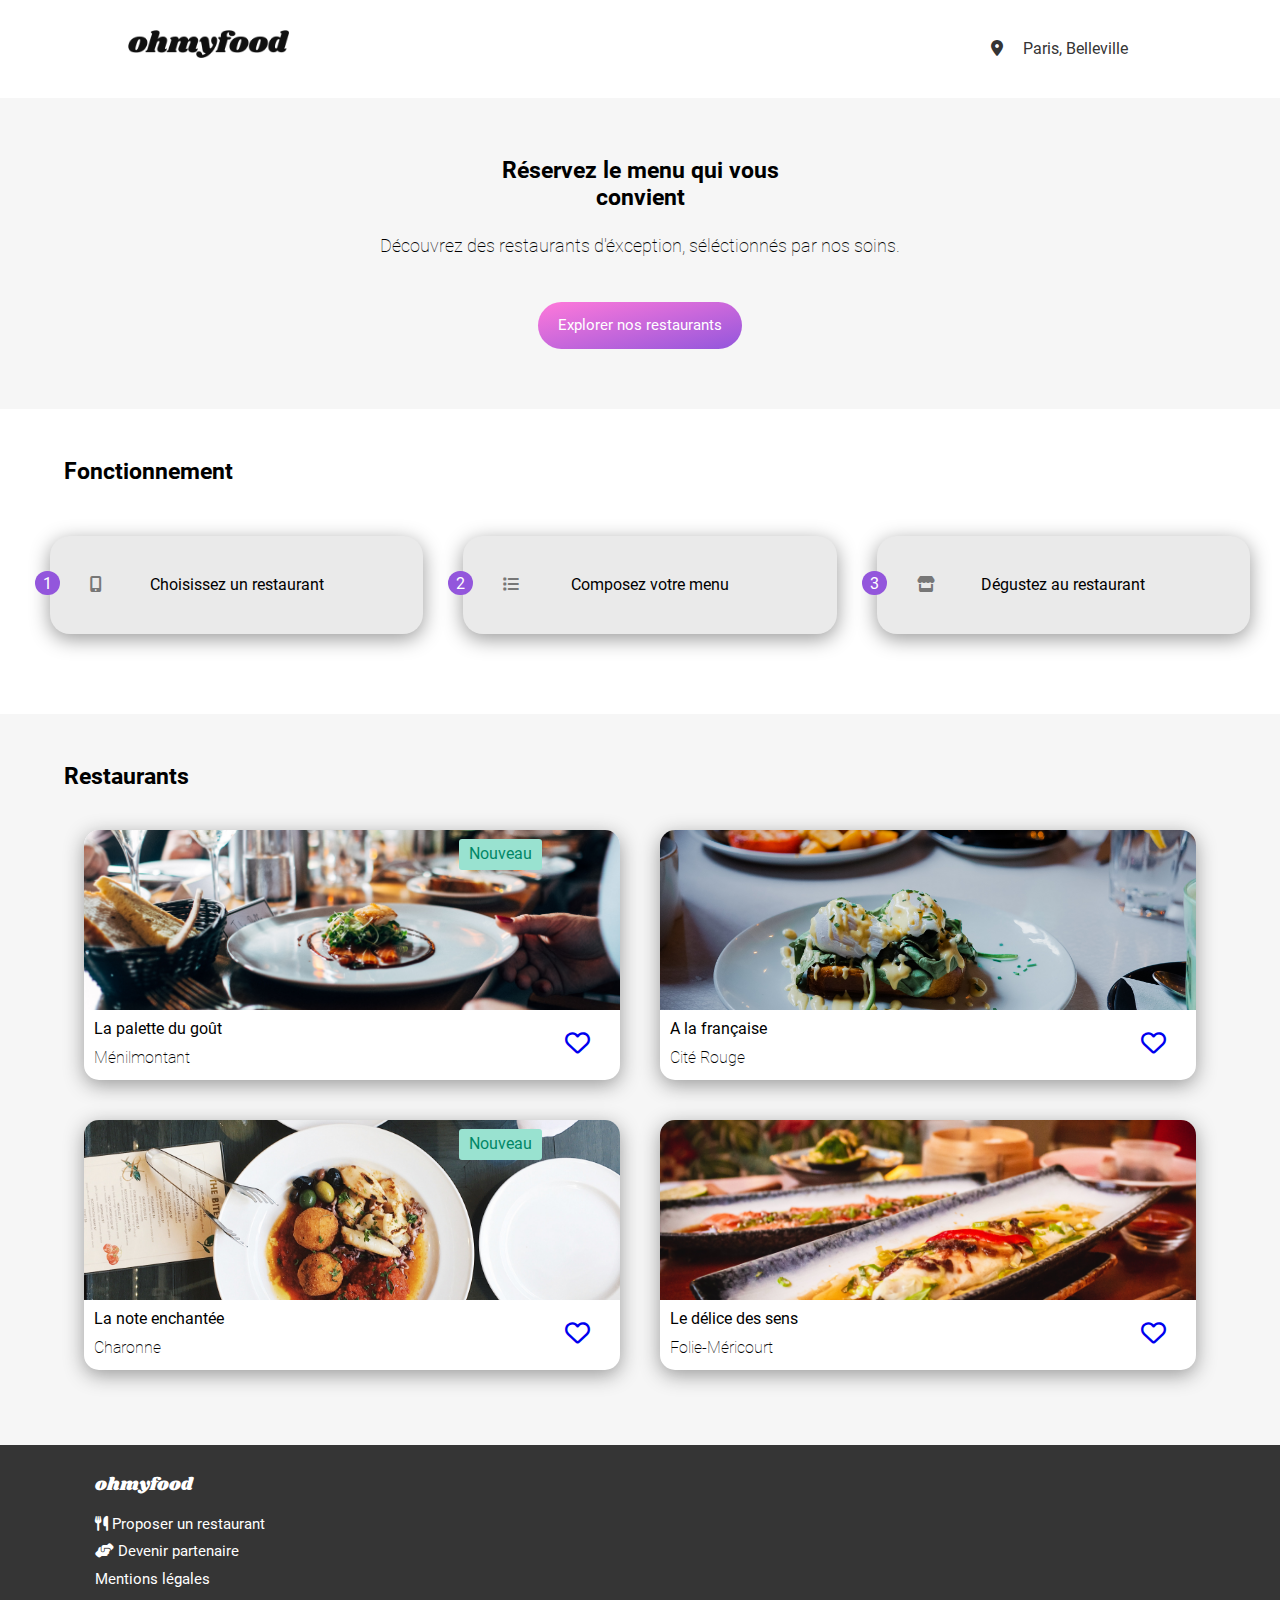
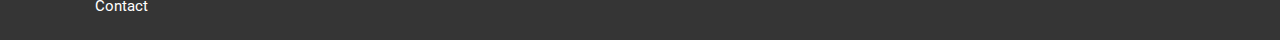
==== index.html @ 0a2b0605 "Update index.html" ====
<!--                                                                 -->
<!--                                                                 -->
<!--       OH MY FOOD version: 1   Date: 30Sept22                    -->
<!--       autor: A.ANDRE     test git                                        -->
<!--                                                                 -->

<!DOCTYPE html>
<html lang="fr">
    <head>
        <title>OH MY FOOD</title>
        <meta charset="utf-8">
        <meta name="viewport" content="width=device-width, initial-scale=1"> 
        <link rel="stylesheet" type="text/css" href="css/normalize.css">
        <link rel="stylesheet" type="text/css" href="css/style.css">
        <link rel="stylesheet" 
        href="https://cdnjs.cloudflare.com/ajax/libs/font-awesome/6.2.0/css/all.min.css">
    </head>
    <body>
        <header>
            <div class="header-container" >
                <div class="under-header-container"> 
                    <div class="header__logo">
                        <img src="images/logo/ohmyfood.png" alt="ohmyfood"/>
                    </div>
                </div>
                <div class="under-header-container header--greybackground header--bottomshadow"> 
                    <div class="header__location">
                        <i class="fa-sharp fa-solid fa-location-dot"></i>
                        <p>Paris, Belleville</p>
                    </div>
                    
                </div>
            </div>
        </header>
        
        <section class= "explorer-container grey-light-background">
             <div class="under-explorer-container">
                <div class="explorer__element">
                    <h1>Réservez le menu qui vous convient</h1>
                </div>
                <div class="explorer__element">
                    <h2>Découvrez des restaurants d'éxception, séléctionnés par nos soins.</h2>
                 </div>
                <div class="explorer__element">
                    <a href="#restaurants">
                        <button class="explorer__Button" type="button"> Explorer nos restaurants</button>
                    </a> 
                </div>
            </div>
        </section>

        <section class= "function-container">
                <div class="function__title">
                    <h1> Fonctionnement</h1>
                </div>
            <div class="under-function-container">
                <div class="function__element">
                    <p class ="function__roundnumber">1</p>
                    <i class="fa-solid fa-mobile-screen-button function-icon"></i>
                    <h3>Choisissez un restaurant</h3>
                </div>
                <div class="function__element">
                    <p class ="function__roundnumber">2</p>
                    <i class="fa-solid fa-list function-icon"></i>
                    <h3>Composez votre menu</h3>
                </div>

                <div class="function__element">
                    <p class ="function__roundnumber">3</p>
                    <i class="fa-solid fa-store function-icon"></i>
                    <h3>Dégustez au restaurant</h3>
                </div>
            </div>

        </section>
        
        <section id="restaurants" class="restaurant-container grey-light-background">    
            <div class="under-restaurant-container">
                <div class="restaurant__title">
                    <h1> Restaurants</h1>
                </div>
            </div>
                <div class="under-restaurant-container">
                    <div class="under-restaurant-container-duo">

                        <div class="restaurant__card">
                            <a href="#">
                                <div class="card__image">
                                    <img src="images/restaurants/jay-wennington-N_Y88TWmGwA-unsplash.jpg" alt="palettedugout" />
                                    <div class="new__flag">
                                        <h3>Nouveau</h3>
                                    </div>
                                </div>
                                <div class="card__txt">
                                    <div>
                                        <h3>La palette du goût</h3>
                                        <h4>Ménilmontant</h4>
                                    </div>
                                    <div class="icon-container">
                                        <p> <i class="fa-regular fa-heart"></i></p>
                                        <p> <i class="fa-solid fa-heart solid-heart"></i></p>
                                    </div>
                                </div>
                            </a>
                        </div>
    
                        <div class="restaurant__card">
                            <a href="#">
                                <div class="card__image">
                                    <img src="images/restaurants/stil-u2Lp8tXIcjw-unsplash.jpg" alt="palettedugout" />
                                    <div class="new__flag">
                                        <h3>Nouveau</h3>
                                    </div>
                                </div>
                                <div class="card__txt">
                                    <div>
                                        <h3>La note enchantée</h3>
                                        <h4>Charonne</h4>
                                    </div>
                                    <div class="icon-container">
                                        <p> <i class="fa-regular fa-heart"></i></p>
                                        <p> <i class="fa-solid fa-heart solid-heart"></i></p>
                                    </div>
                                </div>
                            </a>
                        </div>

                    </div>
                    <div class="under-restaurant-container-duo">

                        <div class="restaurant__card">
                            <a href="#">
                                <div class="card__image">
                                    <img src="images/restaurants/toa-heftiba-DQKerTsQwi0-unsplash.jpg" alt="palettedugout" />
                                </div>
                                <div class="card__txt">
                                    <div>
                                        <h3>A la française</h3>
                                        <h4>Cité Rouge</h4>
                                    </div>
                                    <div class="icon-container">
                                        <p> <i class="fa-regular fa-heart"></i></p>
                                        <p> <i class="fa-solid fa-heart solid-heart"></i></p>
                                    </div>
                                </div>
                            </a>
                        </div>
    
                        <div class="restaurant__card">
                        <a href="#">
                            <div class="card__image">
                                <img src="images/restaurants/louis-hansel-shotsoflouis-qNBGVyOCY8Q-unsplash.jpg" alt="palettedugout" />
                            </div>
                            <div class="card__txt">
                                <div>
                                    <h3>Le délice des sens</h3>
                                    <h4>Folie-Méricourt</h4>
                                </div>
                                <div class="icon-container">
                                    <p> <i class="fa-regular fa-heart"></i></p>
                                    <p> <i class="fa-solid fa-heart solid-heart"></i></p>
                                </div>
                            </div>
                        </a>
                        </div>
                        
                    </div>
                    
                    
                </div>
        </section>
        
        <footer>
            <div class="footer-container">
                <div class="under-footer-container">
                    <div class="footer-logo">
                        <a href="#">ohmyfood</a>
                    </div>
                    <a href="#"><i class="fa-solid fa-utensils"></i>  Proposer un restaurant</a>
                    <a href="#"><i class="fa-solid fa-handshake-angle"></i>  Devenir partenaire</a>
                    <a href="#">Mentions légales</a>
                    <a href="#">Contact</a>
                </div>
            </div>
        </footer>
    </body>
</html>
---- css/style.css ----
/*****************************************************************/
/*                                                               */
/*      Oh My Food version: 1   Date: 30Sept22                   */
/*      autor: A.ANDRE                                           */
/*                                                               */
/*                                                               */
/*****************************************************************/
/* *************************** MAIN *************************** */
* {
  box-sizing: border-box;
  margin: 0;
  padding: 0;
}

@font-face {
  font-family: "Shrikhand";
  font-weight: normal;
  src: url("Shrikhand/Shrikhand-Regular.ttf") format("truetype");
}
@font-face {
  font-family: "Roboto";
  font-weight: 100;
  src: url("Roboto/Roboto-Thin.ttf") format("truetype");
}
@font-face {
  font-family: "Roboto";
  font-weight: 400;
  src: url("Roboto/Roboto-Regular.ttf") format("truetype");
}
@font-face {
  font-family: "Roboto";
  font-weight: 700;
  src: url("Roboto/Roboto-Bold.ttf") format("truetype");
}
body {
  font-family: "Roboto", serif;
}

a {
  text-decoration: none;
}

h1 {
  font-size: 23px;
  font-weight: 700;
  margin: 0;
}

h2 {
  font-size: 18px;
  font-weight: 100;
}

h3 {
  font-size: 16px;
  font-weight: 400;
}

h4 {
  font-weight: 100;
}

.grey-light-background {
  background-color: #f6f6f6;
}

.primary-color {
  color: #9356DC;
}

/* *************************** HEADER *************************** */
.header-container {
  display: flex;
  flex-direction: column;
}

.under-header-container {
  display: flex;
  justify-content: center;
}

.header__logo {
  margin: 20px 0 10px 0;
}
.header__logo img {
  height: 28px;
}

.header__location {
  display: flex;
  margin: 15px 0;
  width: 161px;
}
.header__location i, .header__location p {
  color: #353535;
}
.header__location i {
  margin-right: 20px;
}

.header--greybackground {
  background-color: #eaeaea;
}

.header--bottomshadow {
  box-shadow: 0px 3px 3px #ccc inset;
}

/* *************************** section explorer *************************** */
.explorer-container {
  display: flex;
  justify-content: center;
}

.under-explorer-container {
  display: flex;
  flex-direction: column;
  align-items: center;
}

.explorer__element {
  display: flex;
}
.explorer__element h1, .explorer__element h2 {
  text-align: center;
}
.explorer__element:nth-child(1) {
  width: 70%;
  margin: 35px 0px 15px 0px;
}
.explorer__element:nth-child(2) {
  width: 100%;
}
.explorer__element:nth-child(3) {
  margin: 35px 0px 60px 0px;
}

.explorer__Button {
  padding: 15px 20px;
  outline: none;
  border: none;
  font-size: 15px;
  background: linear-gradient(to bottom right, #ff79DA, #9356DC);
  color: #fff;
  cursor: pointer;
  border-radius: 30px;
  position: relative;
  z-index: 1;
}
.explorer__Button:hover::after {
  opacity: 1;
}
.explorer__Button::after {
  content: "";
  position: absolute;
  top: 0;
  right: 0;
  bottom: 0;
  left: 0;
  background: linear-gradient(to bottom right, #ff88de, #9b63df);
  border-radius: 30px;
  box-shadow: 10px 10px 10px #ccc;
  opacity: 0;
  z-index: -1;
  transition: opacity 250ms;
}

/* *************************** section fonctionnement *************************** */
.under-function-container {
  display: flex;
  flex-direction: column;
  align-items: center;
}

.function__element {
  position: relative;
  display: flex;
  width: 85%;
  justify-content: center;
  background-color: #eaeaea;
  border-radius: 20px;
  box-shadow: 0px 5px 20px #999;
  margin: 10px 10px 20px 30px;
  padding: 25px;
  z-index: 1;
}
.function__element i {
  position: absolute;
  left: 40px;
  top: 25px;
}
.function__element:hover::after {
  opacity: 1;
}
.function__element::after {
  content: "";
  position: absolute;
  top: 0;
  right: 0;
  bottom: 0;
  left: 0;
  background-color: #f8f2ff;
  border-radius: 20px;
  box-shadow: 10px 10px 20px #777;
  opacity: 0;
  z-index: -1;
  transition: opacity 250ms;
}
.function__element:hover .function-icon {
  color: #9356DC;
}

.function__title {
  display: flex;
  width: 90%;
  margin: 30px auto;
}

.function__roundnumber {
  position: absolute;
  left: -15px;
  top: 20px;
  color: #FFF;
  background-color: #9356DC;
  padding: 4px 8px 2px 8px;
  border-radius: 20px;
}

.function-icon {
  color: #777;
}

/* *************************** Restaurant *************************** */
.restaurant-container {
  margin-top: 40px;
  padding: 30px 0 55px 0;
  display: flex;
  flex-direction: column;
  align-items: center;
}

.under-restaurant-container, .under-restaurant-container-duo {
  display: flex;
  width: 90%;
  flex-direction: column;
  align-items: center;
}

.restaurant__title {
  display: flex;
  width: 100%;
  margin: 20px 0 20px 0;
}

.restaurant__card {
  width: 100%;
  height: 250px;
  background-color: #fff;
  box-shadow: 0px 5px 20px #999;
  border-radius: 15px;
  margin: 20px;
  position: relative;
  z-index: 1;
}
.restaurant__card:hover::after {
  opacity: 1;
}
.restaurant__card:hover .card__image::after {
  opacity: 0.2;
}
.restaurant__card::after {
  content: "";
  position: absolute;
  top: 0;
  right: 0;
  bottom: 0;
  left: 0;
  opacity: 0;
  box-shadow: 10px 10px 20px #777;
  border-radius: 15px;
  z-index: -1;
  transition: opacity 250ms;
}

.card__image {
  height: 180px;
  position: relative;
  overflow: hidden;
  border-radius: 15px 15px 0px 0px;
  z-index: -1;
}
.card__image::after {
  content: "";
  position: absolute;
  top: 0;
  right: 0;
  bottom: 0;
  left: 0;
  opacity: 0;
  background: #fff;
  z-index: 1;
  transition: opacity 250ms;
}
.card__image img {
  width: 100%;
  position: absolute;
  top: 50%;
  left: 50%;
  transform: translate(-50%, -50%);
}

.new__flag {
  position: absolute;
  z-index: 2;
  color: #008766;
  background: #99e2d0;
  padding: 6px 10px;
  border-radius: 3px;
  top: 5%;
  left: 70%;
}

.card__txt {
  padding: 5px 10px 5px 10px;
  display: flex;
  justify-content: space-between;
}
.card__txt h3, .card__txt h4 {
  color: #000;
  padding: 5px 0px 5px 0px;
}
.card__txt p {
  margin: 15px;
  font-size: 25px;
}

.icon-container {
  position: relative;
  display: inline-block;
  width: 60px;
}
.icon-container p {
  position: absolute;
  left: 0px;
  top: 0px;
  margin: 15px;
  font-size: 25px;
}

.solid-heart {
  background: linear-gradient(to bottom right, #ff79DA, #9356DC);
  -webkit-background-clip: text;
  -webkit-text-fill-color: transparent;
  -moz-background-clip: text;
  -moz-text-fill-color: transparent;
  opacity: 0;
  transition: opacity 1000ms;
}
.solid-heart:hover {
  opacity: 1;
}

/* *************************** footer *************************** */
footer {
  background-color: #353535;
}

.footer-container {
  display: flex;
  width: 100%;
  max-width: 1400px;
}

.under-footer-container {
  display: flex;
  flex-direction: column;
  padding: 20px 0;
  margin-left: 10%;
}
.under-footer-container a {
  color: #fff;
  font-size: 15px;
  padding: 5px;
  position: relative;
  z-index: 1;
}
.under-footer-container a:hover {
  background: linear-gradient(to bottom right, #ff79DA, #9356DC);
  -webkit-background-clip: text;
  -webkit-text-fill-color: transparent;
  -moz-background-clip: text;
  -moz-text-fill-color: transparent;
}

.footer-logo {
  margin: 10px 0 15px 0;
}
.footer-logo a {
  font-family: "Shrikhand";
  font-size: 18px;
}

/* *************************** Media query *************************** */
@media screen and (min-width: 992px) {
  .header-container {
    flex-direction: row;
    justify-content: space-between;
    margin: 10px 10%;
  }
  .header--greybackground {
    background-color: #fff;
  }
  .header--bottomshadow {
    box-shadow: none;
  }
  .header__location {
    margin: 30px 0;
  }
  .explorer__element:nth-child(1) {
    margin: 60px 0px 25px 0px;
  }
  .explorer__element:nth-child(3) {
    margin: 45px 0px 60px 0px;
  }
  .function__title {
    margin: 50px auto 30px auto;
  }
  .under-function-container {
    flex-direction: row;
    margin: 40px 20px 60px 20px;
  }
  .function__element {
    padding: 40px 25px 40px 25px;
  }
  .function__element i {
    top: 40px;
  }
  .function__roundnumber {
    top: 35px;
  }
  .under-restaurant-container {
    flex-direction: row;
  }
  .under-restaurant-container-duo {
    margin: 0 20px;
  }
  .under-footer-container {
    margin-left: 7%;
  }
}
/* *************************** page francaise *************************** */
.main-img-container {
  height: 250px;
  position: relative;
  overflow: hidden;
}
.main-img-container img {
  width: 100%;
  position: absolute;
  top: 50%;
  left: 50%;
  transform: translate(-50%, -50%);
}

.menu-container {
  display: flex;
  flex-direction: column;
  align-items: center;
  border-radius: 50px 50px 0 0;
}

.menu-container__tittle {
  display: flex;
  flex-direction: row;
  justify-content: space-between;
  width: 80%;
  margin: 20px 0;
}
.menu-container__tittle h1 {
  font-family: "Shrikhand", serif;
}/*# sourceMappingURL=style.css.map */
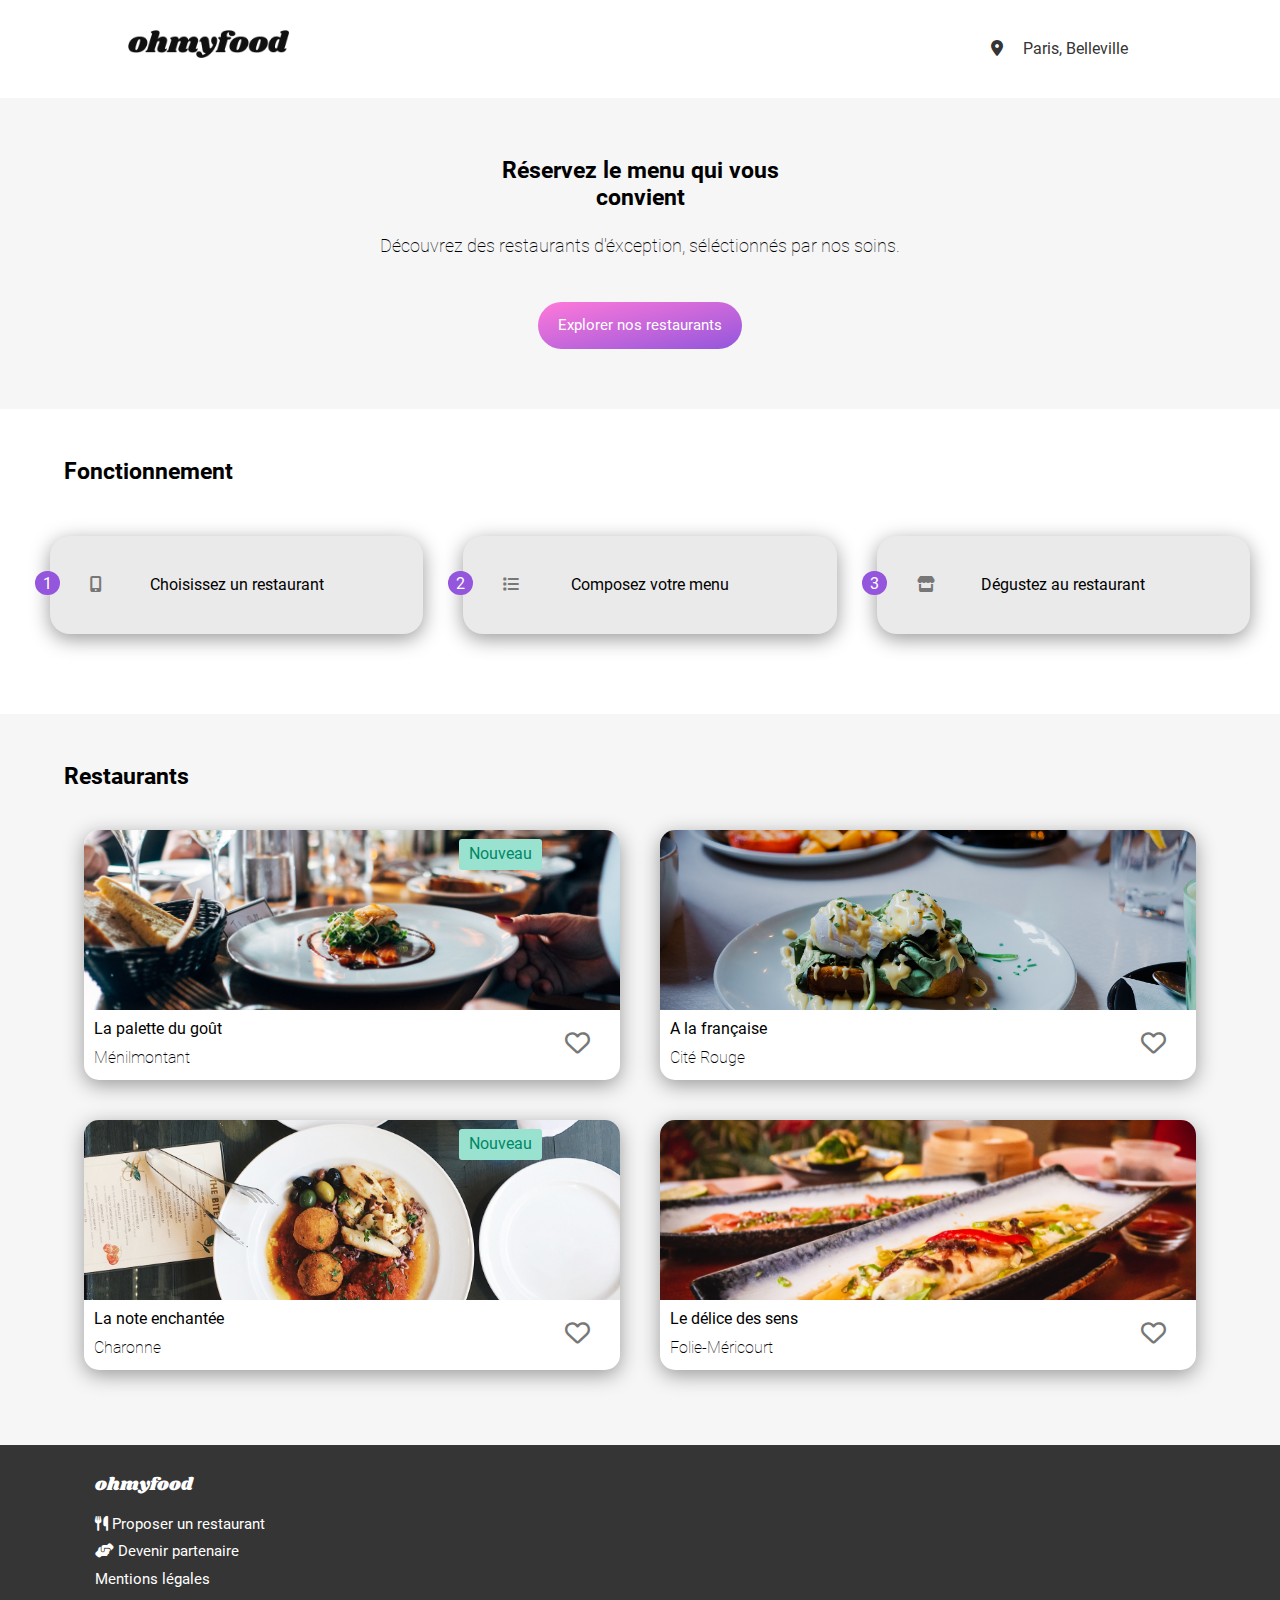
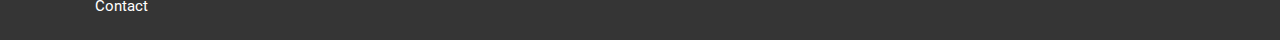
==== commit 78dfce18: "home page final" ====
--- a/index.html
+++ b/index.html
@@ -1,7 +1,7 @@
 <!--                                                                 -->
 <!--                                                                 -->
 <!--       OH MY FOOD version: 1   Date: 30Sept22                    -->
-<!--       autor: A.ANDRE     test git                                        -->
+<!--       autor: A.ANDRE                                            -->
 <!--                                                                 -->
 
 <!DOCTYPE html>
@@ -179,7 +179,7 @@
                     <a href="#"><i class="fa-solid fa-utensils"></i>  Proposer un restaurant</a>
                     <a href="#"><i class="fa-solid fa-handshake-angle"></i>  Devenir partenaire</a>
                     <a href="#">Mentions légales</a>
-                    <a href="#">Contact</a>
+                    <a href="mailto:contact@OhMyFood.com">Contact</a>
                 </div>
             </div>
         </footer>
--- a/css/style.css
+++ b/css/style.css
@@ -346,6 +346,9 @@
   margin: 15px;
   font-size: 25px;
 }
+.icon-container i {
+  color: #777;
+}
 
 .solid-heart {
   background: linear-gradient(to bottom right, #ff79DA, #9356DC);
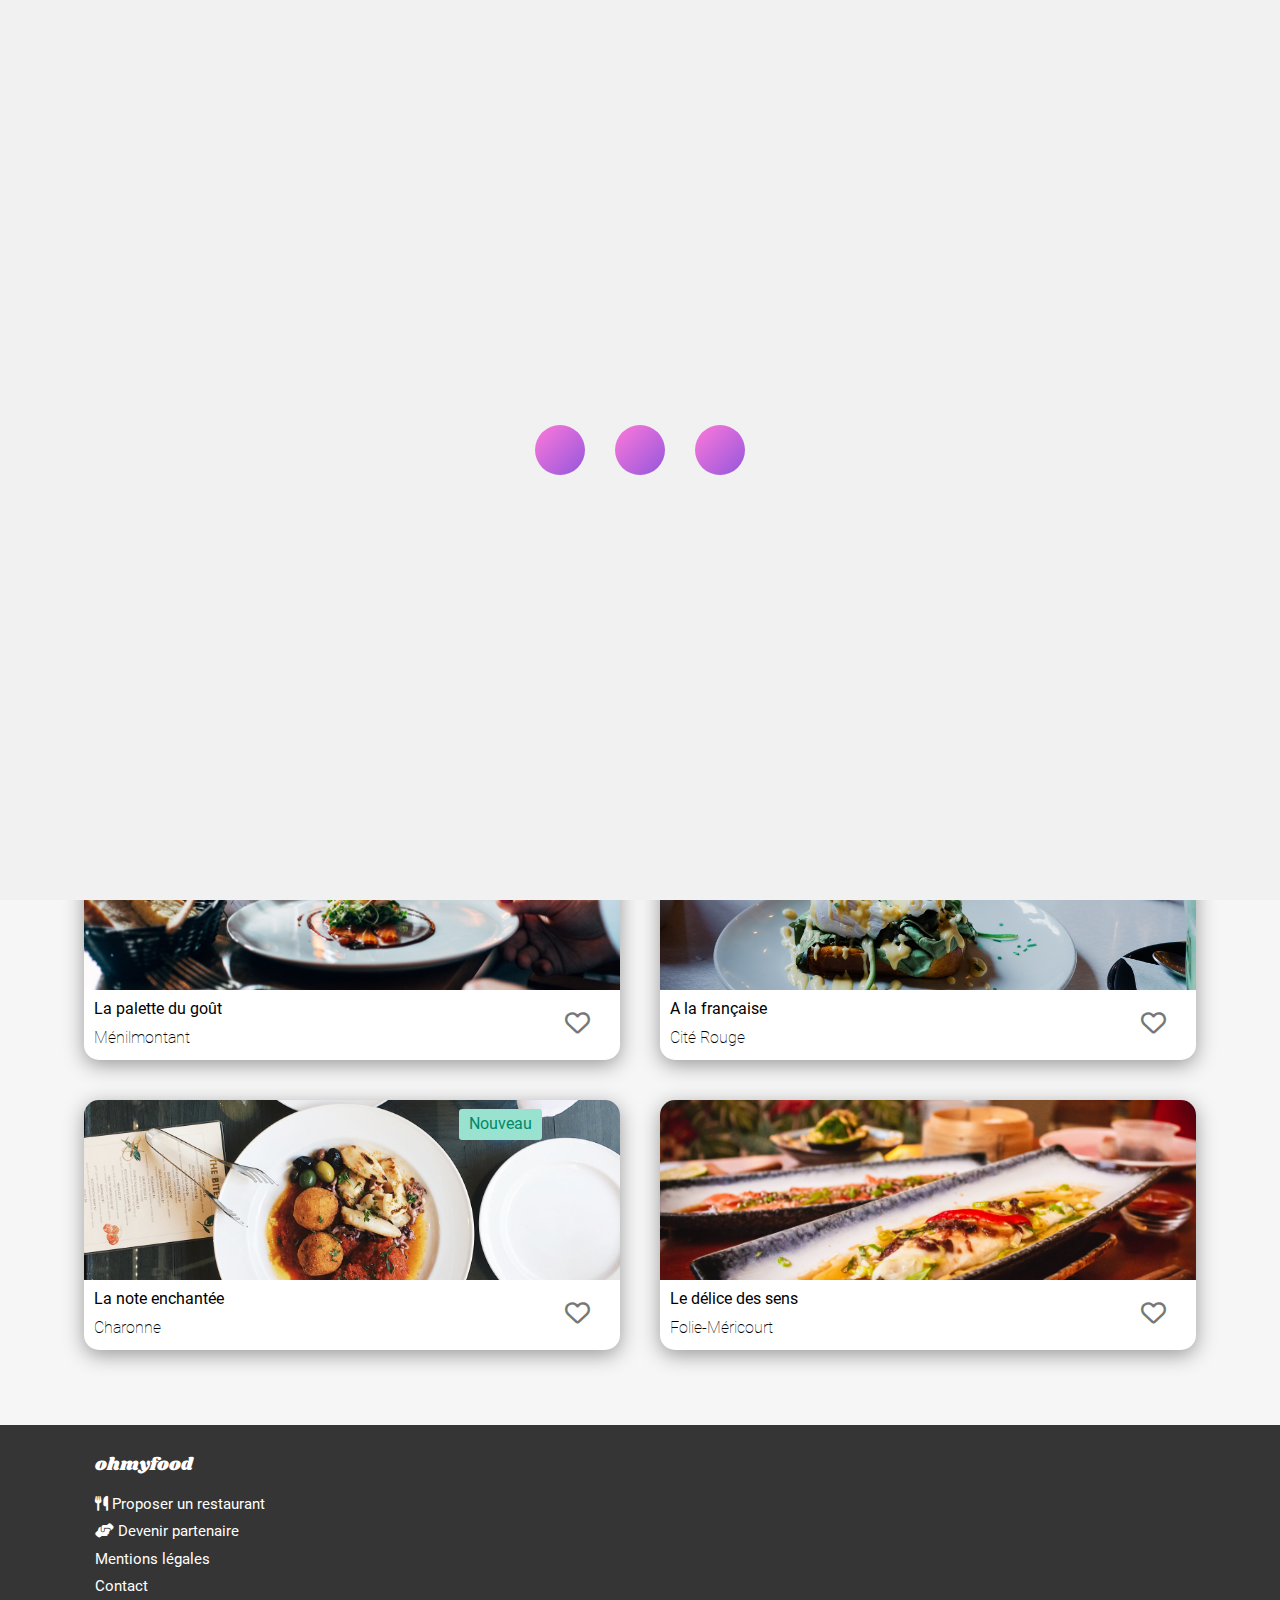
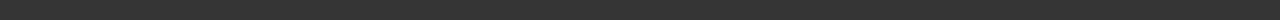
==== commit fdf18d6c: "Loader on home page" ====
--- a/index.html
+++ b/index.html
@@ -16,6 +16,11 @@
         href="https://cdnjs.cloudflare.com/ajax/libs/font-awesome/6.2.0/css/all.min.css">
     </head>
     <body>
+        <div class="loader-container">
+            <div class="dot d1"></div>
+            <div class="dot d2"></div>
+            <div class="dot d3"></div>
+        </div>
         <header>
             <div class="header-container" >
                 <div class="under-header-container"> 
@@ -42,9 +47,7 @@
                     <h2>Découvrez des restaurants d'éxception, séléctionnés par nos soins.</h2>
                  </div>
                 <div class="explorer__element">
-                    <a href="#restaurants">
-                        <button class="explorer__Button" type="button"> Explorer nos restaurants</button>
-                    </a> 
+                    <a href="#restaurants" class="explorer__Button">Explorer nos restaurants</a> 
                 </div>
             </div>
         </section>
--- a/css/style.css
+++ b/css/style.css
@@ -68,6 +68,72 @@
   color: #9356DC;
 }
 
+/* *************************** LOADER *************************** */
+.loader-container {
+  position: fixed;
+  z-index: 10;
+  background: #f1f1f1;
+  width: 100%;
+  height: 100%;
+  display: flex;
+  justify-content: center;
+  align-items: center;
+  -webkit-animation: slideout 0.5s ease-in-out 2s;
+          animation: slideout 0.5s ease-in-out 2s;
+  -webkit-animation-fill-mode: forwards;
+          animation-fill-mode: forwards;
+}
+
+@-webkit-keyframes slideout {
+  from {
+    opacity: 1;
+  }
+  to {
+    opacity: 0;
+    z-index: -10;
+  }
+}
+
+@keyframes slideout {
+  from {
+    opacity: 1;
+  }
+  to {
+    opacity: 0;
+    z-index: -10;
+  }
+}
+.dot {
+  width: 50px;
+  height: 50px;
+  border-radius: 50%;
+  background: linear-gradient(to bottom right, #ff79DA, #9356DC);
+  margin: 0 15px;
+  -webkit-animation: loader infinite 0.3s alternate;
+          animation: loader infinite 0.3s alternate;
+}
+
+.d2 {
+  -webkit-animation-delay: 0.05s;
+          animation-delay: 0.05s;
+}
+
+.d3 {
+  -webkit-animation-delay: 0.1s;
+          animation-delay: 0.1s;
+}
+
+@-webkit-keyframes loader {
+  100% {
+    transform: translateY(-30px);
+  }
+}
+
+@keyframes loader {
+  100% {
+    transform: translateY(-30px);
+  }
+}
 /* *************************** HEADER *************************** */
 .header-container {
   display: flex;
@@ -408,7 +474,7 @@
   .header-container {
     flex-direction: row;
     justify-content: space-between;
-    margin: 10px 10%;
+    margin: 0 10%;
   }
   .header--greybackground {
     background-color: #fff;
